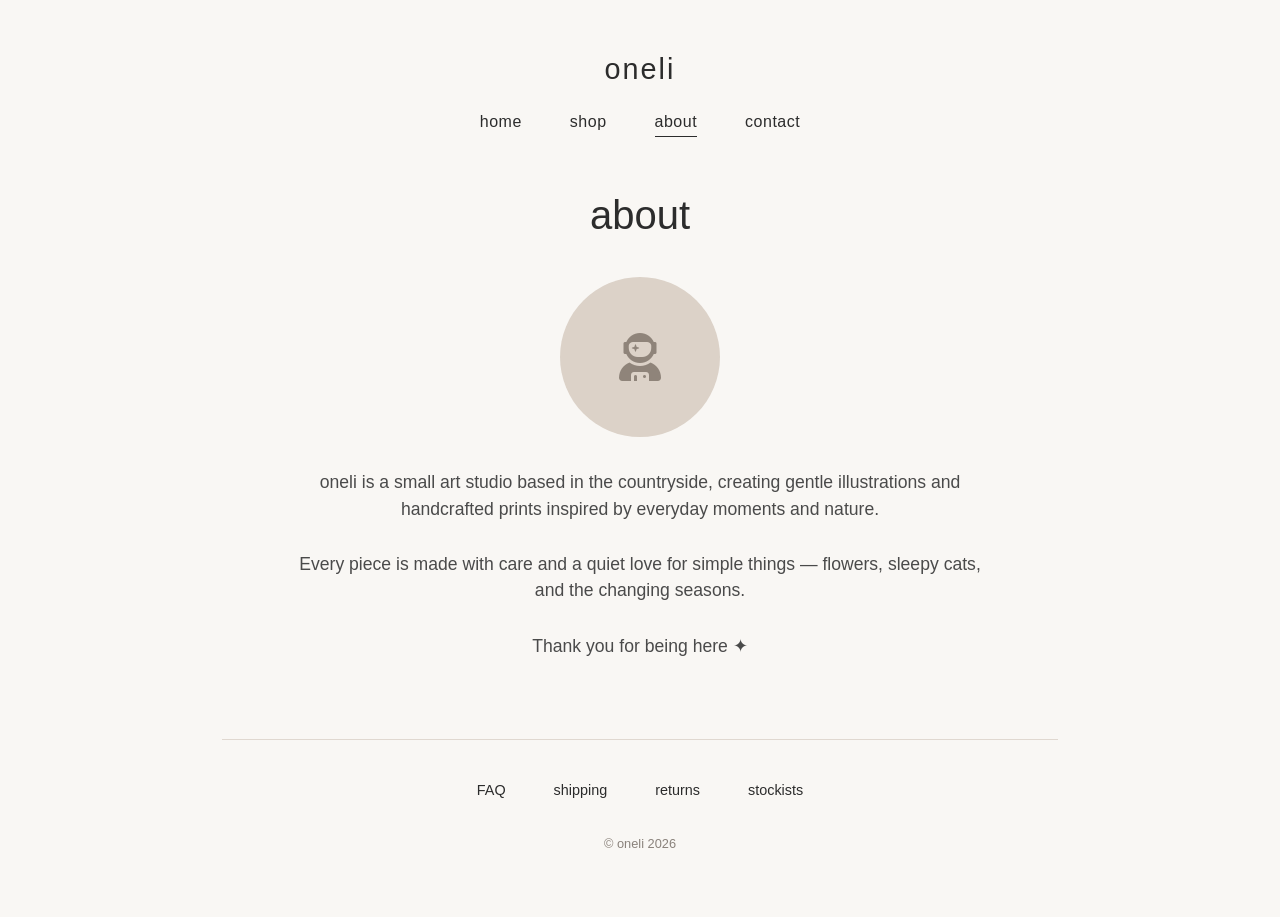
==== about.html @ bc9f20f1 "生成初始网页" ====
<!DOCTYPE html>
<html lang="en">
<head>
  <meta charset="UTF-8">
  <meta name="viewport" content="width=device-width, initial-scale=1.0">
  <title>oneli · about</title>
  <style>
    * { margin: 0; padding: 0; box-sizing: border-box; }
    body {
      background-color: #F9F7F4;
      font-family: -apple-system, BlinkMacSystemFont, "Segoe UI", Roboto, Helvetica, Arial, sans-serif;
      font-weight: 300;
      color: #2c2c2c;
      line-height: 1.5;
      min-height: 100vh;
      display: flex;
      flex-direction: column;
    }
    .container {
      max-width: 900px;
      margin: 0 auto;
      padding: 3rem 2rem 4rem;
      width: 100%;
      flex: 1;
    }
    .top-header { text-align: center; margin-bottom: 2rem; }
    .shop-name { margin-bottom: 1.2rem; }
    .shop-name a {
      text-decoration: none;
      font-size: 1.8rem;
      font-weight: 350;
      letter-spacing: 2px;
      color: #2c2c2c;
    }
    .nav-links {
      display: flex;
      justify-content: center;
      gap: 3rem;
    }
    .nav-links a {
      text-decoration: none;
      color: #2c2c2c;
      font-size: 1rem;
      font-weight: 340;
      letter-spacing: 0.5px;
      transition: opacity 0.2s;
    }
    .nav-links a:hover { opacity: 0.5; }
    .nav-links a.active {
      border-bottom: 1px solid #2c2c2c;
      padding-bottom: 2px;
    }
    .page-title {
      text-align: center;
      font-size: 2.5rem;
      font-weight: 320;
      margin: 3rem 0 2rem;
      color: #2c2c2c;
    }
    .about-content {
      max-width: 700px;
      margin: 0 auto;
      font-size: 1.1rem;
      color: #4a4a4a;
      text-align: center;
    }
    .about-content p {
      margin-bottom: 1.8rem;
    }
    .about-image {
      width: 160px;
      height: 160px;
      border-radius: 50%;
      background: #DCD2C8;
      margin: 2rem auto 2rem;
      display: flex;
      align-items: center;
      justify-content: center;
      color: #8F847A;
      font-size: 3rem;
    }
    .footer-links {
      margin-top: 5rem;
      padding-top: 2.5rem;
      border-top: 1px solid #E0D8D0;
      display: flex;
      justify-content: center;
      gap: 3rem;
      font-size: 0.9rem;
      font-weight: 330;
    }
    .footer-links a { text-decoration: none; color: #2c2c2c; }
    .footer-links a:hover { opacity: 0.5; }
    .copyright {
      text-align: center;
      margin-top: 2rem;
      color: #8a827b;
      font-size: 0.8rem;
    }
  </style>
  <link rel="stylesheet" href="https://cdnjs.cloudflare.com/ajax/libs/font-awesome/6.0.0-beta3/css/all.min.css">
</head>
<body>
<div class="container">
  <header class="top-header">
    <div class="shop-name"><a href="index.html">oneli</a></div>
    <nav class="nav-links">
      <a href="index.html">home</a>
      <a href="shop.html">shop</a>
      <a href="about.html" class="active">about</a>
      <a href="contact.html">contact</a>
    </nav>
  </header>

  <h1 class="page-title">about</h1>

  <div class="about-image">
    <i class="fas fa-user-astronaut"></i>
  </div>

  <div class="about-content">
    <p>oneli is a small art studio based in the countryside, creating gentle illustrations and handcrafted prints inspired by everyday moments and nature.</p>
    <p>Every piece is made with care and a quiet love for simple things — flowers, sleepy cats, and the changing seasons.</p>
    <p>Thank you for being here ✦</p>
  </div>

  <footer>
    <div class="footer-links">
      <a href="#">FAQ</a>
      <a href="#">shipping</a>
      <a href="#">returns</a>
      <a href="#">stockists</a>
    </div>
    <div class="copyright">© oneli 2026</div>
  </footer>
</div>
</body>
</html>
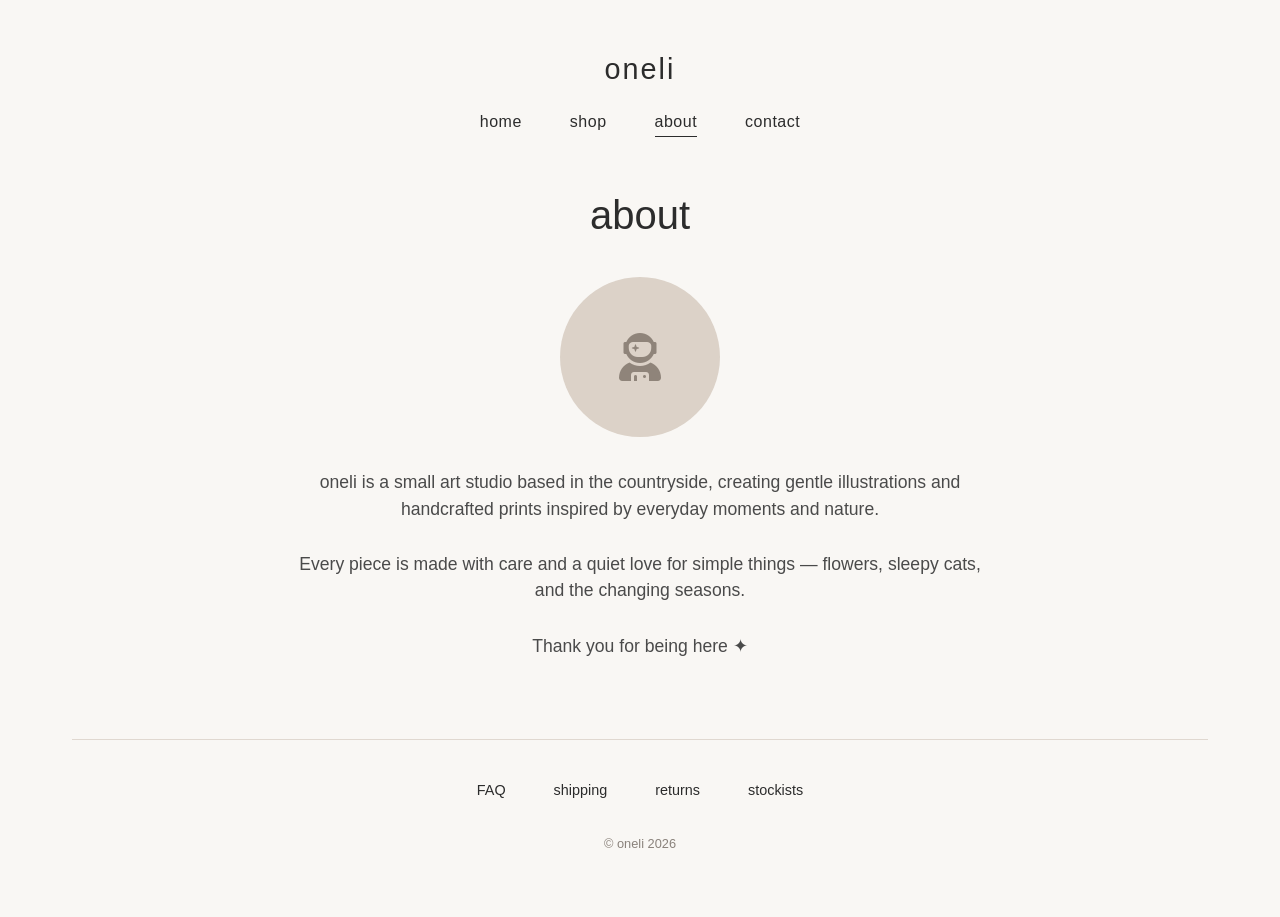
==== commit b9cdc3f0: "feat: 实现作品卡片点击跳转详情页功能 - 修改 index.html 和 shop.html，作品卡片包裹 a 标签并携带作品 ID - style.css 新增 .artwork-link 样" ====
--- a/about.html
+++ b/about.html
@@ -4,100 +4,7 @@
   <meta charset="UTF-8">
   <meta name="viewport" content="width=device-width, initial-scale=1.0">
   <title>oneli · about</title>
-  <style>
-    * { margin: 0; padding: 0; box-sizing: border-box; }
-    body {
-      background-color: #F9F7F4;
-      font-family: -apple-system, BlinkMacSystemFont, "Segoe UI", Roboto, Helvetica, Arial, sans-serif;
-      font-weight: 300;
-      color: #2c2c2c;
-      line-height: 1.5;
-      min-height: 100vh;
-      display: flex;
-      flex-direction: column;
-    }
-    .container {
-      max-width: 900px;
-      margin: 0 auto;
-      padding: 3rem 2rem 4rem;
-      width: 100%;
-      flex: 1;
-    }
-    .top-header { text-align: center; margin-bottom: 2rem; }
-    .shop-name { margin-bottom: 1.2rem; }
-    .shop-name a {
-      text-decoration: none;
-      font-size: 1.8rem;
-      font-weight: 350;
-      letter-spacing: 2px;
-      color: #2c2c2c;
-    }
-    .nav-links {
-      display: flex;
-      justify-content: center;
-      gap: 3rem;
-    }
-    .nav-links a {
-      text-decoration: none;
-      color: #2c2c2c;
-      font-size: 1rem;
-      font-weight: 340;
-      letter-spacing: 0.5px;
-      transition: opacity 0.2s;
-    }
-    .nav-links a:hover { opacity: 0.5; }
-    .nav-links a.active {
-      border-bottom: 1px solid #2c2c2c;
-      padding-bottom: 2px;
-    }
-    .page-title {
-      text-align: center;
-      font-size: 2.5rem;
-      font-weight: 320;
-      margin: 3rem 0 2rem;
-      color: #2c2c2c;
-    }
-    .about-content {
-      max-width: 700px;
-      margin: 0 auto;
-      font-size: 1.1rem;
-      color: #4a4a4a;
-      text-align: center;
-    }
-    .about-content p {
-      margin-bottom: 1.8rem;
-    }
-    .about-image {
-      width: 160px;
-      height: 160px;
-      border-radius: 50%;
-      background: #DCD2C8;
-      margin: 2rem auto 2rem;
-      display: flex;
-      align-items: center;
-      justify-content: center;
-      color: #8F847A;
-      font-size: 3rem;
-    }
-    .footer-links {
-      margin-top: 5rem;
-      padding-top: 2.5rem;
-      border-top: 1px solid #E0D8D0;
-      display: flex;
-      justify-content: center;
-      gap: 3rem;
-      font-size: 0.9rem;
-      font-weight: 330;
-    }
-    .footer-links a { text-decoration: none; color: #2c2c2c; }
-    .footer-links a:hover { opacity: 0.5; }
-    .copyright {
-      text-align: center;
-      margin-top: 2rem;
-      color: #8a827b;
-      font-size: 0.8rem;
-    }
-  </style>
+  <link rel="stylesheet" href="style.css">
   <link rel="stylesheet" href="https://cdnjs.cloudflare.com/ajax/libs/font-awesome/6.0.0-beta3/css/all.min.css">
 </head>
 <body>
@@ -135,4 +42,4 @@
   </footer>
 </div>
 </body>
-</html>
+</html>
--- a/style.css
+++ b/style.css
@@ -0,0 +1,299 @@
+/* ===== style.css — oneli 全局样式 ===== */
+
+* {
+  margin: 0;
+  padding: 0;
+  box-sizing: border-box;
+}
+
+body {
+  background-color: #F9F7F4;
+  font-family: -apple-system, BlinkMacSystemFont, "Segoe UI", Roboto, Helvetica, Arial, sans-serif;
+  font-weight: 300;
+  color: #2c2c2c;
+  line-height: 1.5;
+  min-height: 100vh;
+  display: flex;
+  flex-direction: column;
+}
+
+.container {
+  max-width: 1200px;
+  margin: 0 auto;
+  padding: 3rem 2rem 4rem;
+  width: 100%;
+  flex: 1;
+}
+
+/* 头部区域 */
+.top-header {
+  text-align: center;
+  margin-bottom: 2rem;
+}
+
+.shop-name {
+  margin-bottom: 1.2rem;
+}
+
+.shop-name a {
+  text-decoration: none;
+  font-size: 1.8rem;
+  font-weight: 350;
+  letter-spacing: 2px;
+  color: #2c2c2c;
+}
+
+.nav-links {
+  display: flex;
+  justify-content: center;
+  gap: 3rem;
+}
+
+.nav-links a {
+  text-decoration: none;
+  color: #2c2c2c;
+  font-size: 1rem;
+  font-weight: 340;
+  letter-spacing: 0.5px;
+  transition: opacity 0.2s;
+}
+
+.nav-links a:hover {
+  opacity: 0.5;
+}
+
+.nav-links a.active {
+  border-bottom: 1px solid #2c2c2c;
+  padding-bottom: 2px;
+}
+
+/* 页面标题 */
+.page-title {
+  text-align: center;
+  font-size: 2.5rem;
+  font-weight: 320;
+  margin: 3rem 0 2rem;
+  color: #2c2c2c;
+}
+
+/* 首页 Hero 区域 */
+.hero {
+  text-align: center;
+  margin: 4rem 0 5rem;
+}
+
+.main-greeting {
+  font-size: 2.8rem;
+  font-weight: 320;
+  letter-spacing: -0.5px;
+  color: #2c2c2c;
+  margin-bottom: 0.75rem;
+  line-height: 1.3;
+}
+
+.sub-text {
+  font-size: 1.1rem;
+  font-weight: 300;
+  color: #5e5e5e;
+  margin-bottom: 2.5rem;
+}
+
+.social-row {
+  display: flex;
+  justify-content: center;
+  gap: 2rem;
+  margin-top: 1.2rem;
+}
+
+.social-row a {
+  color: #2c2c2c;
+  font-size: 1rem;
+  text-decoration: none;
+  font-weight: 330;
+  transition: opacity 0.2s;
+}
+
+.social-row a:hover {
+  opacity: 0.5;
+}
+
+/* 作品网格（首页和Shop共用） */
+.artwork-grid {
+  display: grid;
+  grid-template-columns: repeat(3, 1fr);
+  gap: 2rem;
+  margin: 3.5rem 0 5rem;
+}
+
+.artwork-item {
+  aspect-ratio: 1 / 1;
+  background-color: #EAE3DB;
+  display: flex;
+  align-items: center;
+  justify-content: center;
+  overflow: hidden;
+}
+
+.artwork-item img {
+  width: 100%;
+  height: 100%;
+  object-fit: cover;
+  display: block;
+}
+
+/* 占位样式（后续可替换为真实图片） */
+.placeholder-art {
+  width: 100%;
+  height: 100%;
+  background: #DCD2C8;
+  display: flex;
+  flex-direction: column;
+  align-items: center;
+  justify-content: center;
+  color: #8F847A;
+  font-size: 0.9rem;
+  font-weight: 300;
+}
+
+.placeholder-art i {
+  font-size: 2.2rem;
+  margin-bottom: 6px;
+  opacity: 0.7;
+}
+
+/* About 页面专用 */
+.about-content {
+  max-width: 700px;
+  margin: 0 auto;
+  font-size: 1.1rem;
+  color: #4a4a4a;
+  text-align: center;
+}
+
+.about-content p {
+  margin-bottom: 1.8rem;
+}
+
+.about-image {
+  width: 160px;
+  height: 160px;
+  border-radius: 50%;
+  background: #DCD2C8;
+  margin: 2rem auto 2rem;
+  display: flex;
+  align-items: center;
+  justify-content: center;
+  color: #8F847A;
+  font-size: 3rem;
+}
+
+/* Contact 页面专用 */
+.contact-content {
+  max-width: 600px;
+  margin: 0 auto;
+  text-align: center;
+}
+
+.contact-info {
+  margin: 2rem 0;
+  font-size: 1.1rem;
+  color: #4a4a4a;
+}
+
+.contact-info i {
+  margin-right: 10px;
+  color: #8a827b;
+  width: 24px;
+}
+
+.contact-info p {
+  margin: 0.8rem 0;
+}
+
+.social-large {
+  display: flex;
+  justify-content: center;
+  gap: 2.5rem;
+  margin: 2.5rem 0;
+  font-size: 1.2rem;
+}
+
+.social-large a {
+  color: #2c2c2c;
+  text-decoration: none;
+}
+
+.social-large a:hover {
+  opacity: 0.5;
+}
+
+.shop-message {
+  text-align: center;
+  font-size: 1.1rem;
+  color: #5e5e5e;
+  margin-bottom: 3rem;
+}
+
+/* 底部 */
+.footer-links {
+  margin-top: 5rem;
+  padding-top: 2.5rem;
+  border-top: 1px solid #E0D8D0;
+  display: flex;
+  justify-content: center;
+  gap: 3rem;
+  font-size: 0.9rem;
+  font-weight: 330;
+}
+
+.footer-links a {
+  text-decoration: none;
+  color: #2c2c2c;
+}
+
+.footer-links a:hover {
+  opacity: 0.5;
+}
+
+.copyright {
+  text-align: center;
+  margin-top: 2rem;
+  color: #8a827b;
+  font-size: 0.8rem;
+  font-weight: 300;
+}
+
+/* 响应式 */
+@media (max-width: 700px) {
+  .container {
+    padding: 2rem 1.5rem;
+  }
+  .nav-links {
+    gap: 2rem;
+  }
+  .main-greeting {
+    font-size: 2.2rem;
+  }
+  .artwork-grid {
+    grid-template-columns: repeat(2, 1fr);
+    gap: 1.2rem;
+  }
+}
+
+@media (max-width: 450px) {
+  .artwork-grid {
+    grid-template-columns: 1fr;
+  }
+}
+
+/* 作品卡片链接样式 */
+.artwork-link {
+  display: block;
+  text-decoration: none;
+  color: inherit;
+  cursor: pointer;
+}
+
+.artwork-link:hover {
+  opacity: 0.9;
+}
